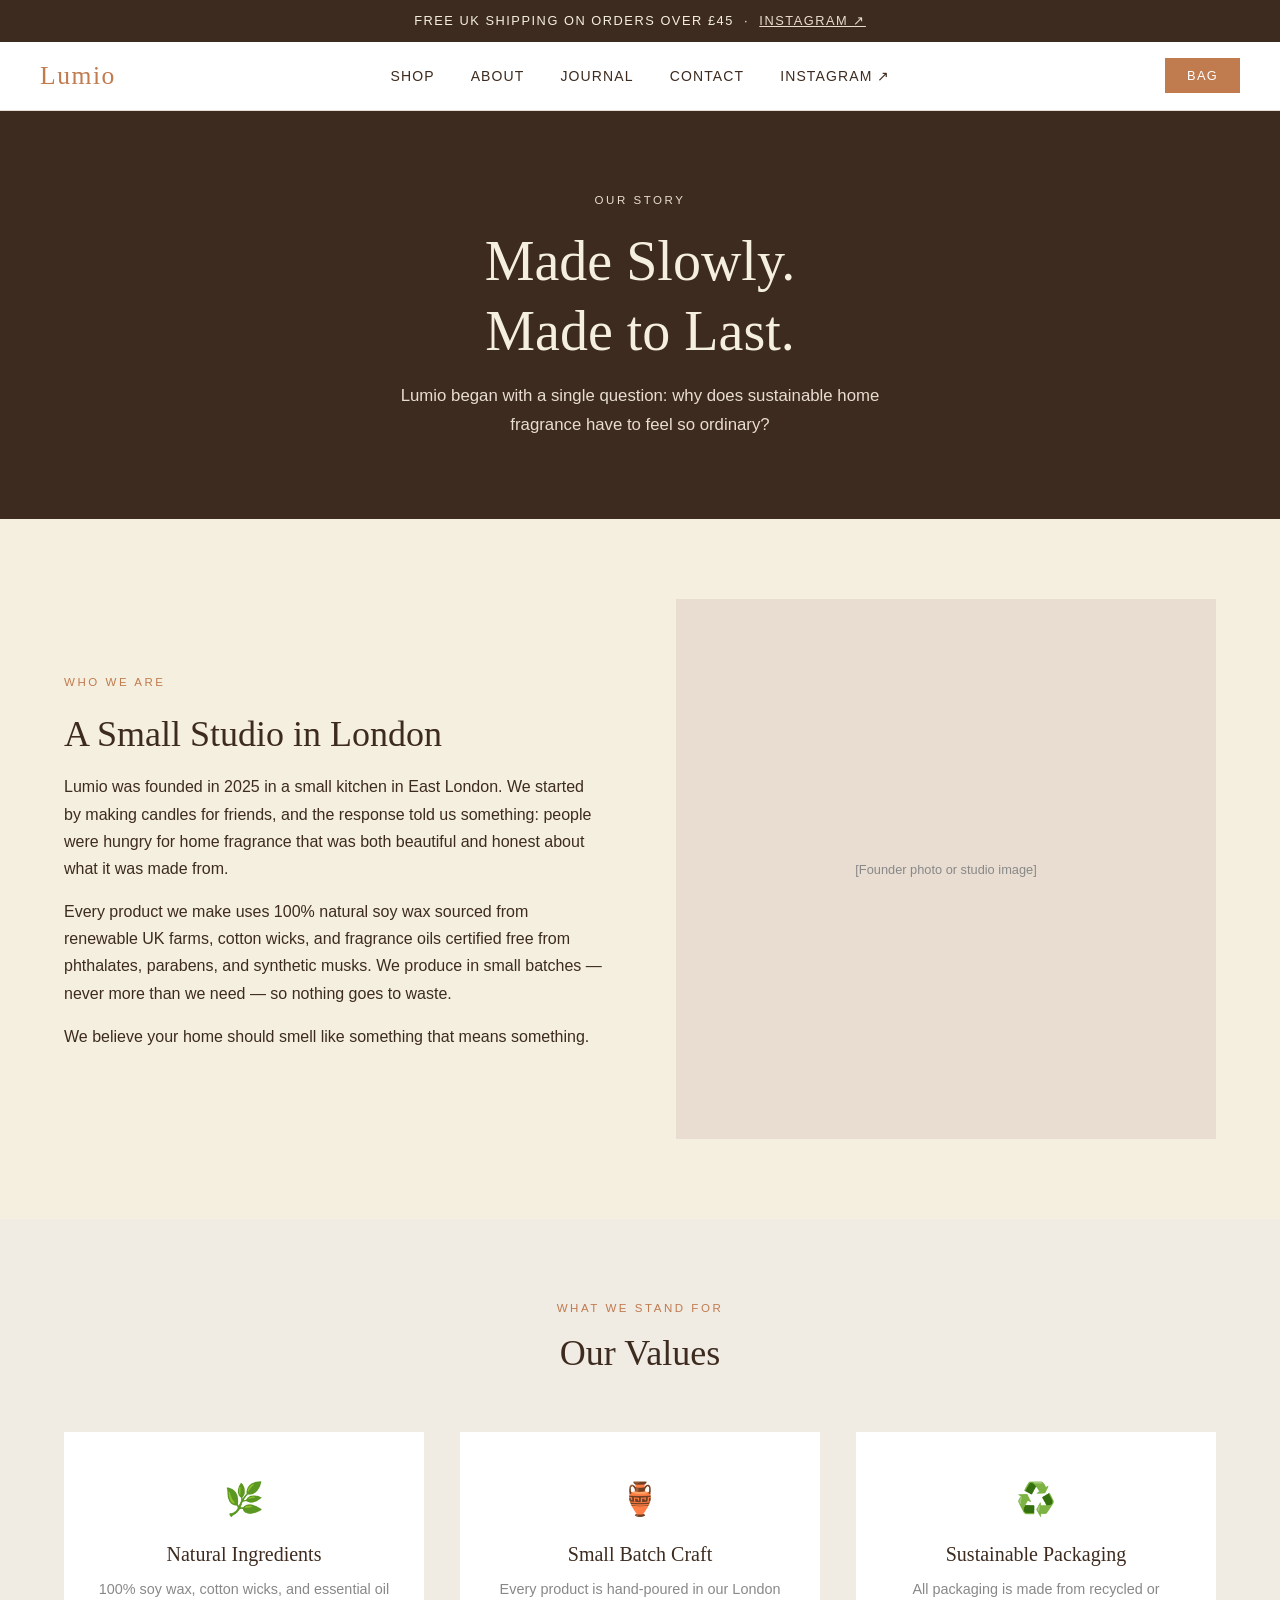
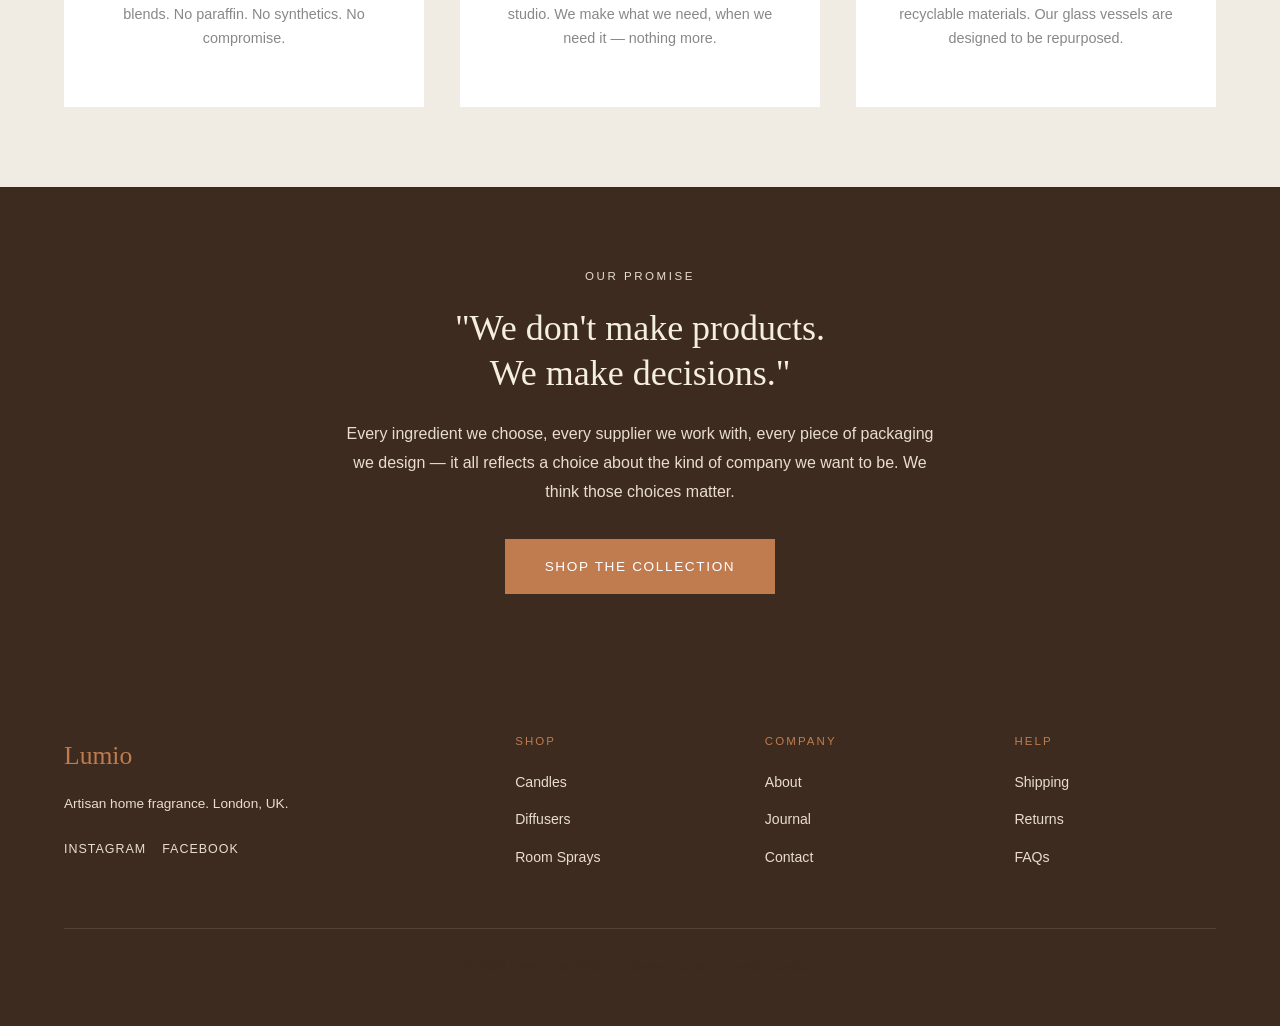
==== about.html @ f484bfed "Initial commit — Lumio e-commerce website" ====
<!DOCTYPE html>
<html lang="en">
<head>
  <meta charset="UTF-8">
  <meta name="viewport" content="width=device-width, initial-scale=1.0">
  <title>About — Lumio Artisan Home Fragrance</title>
  <link rel="stylesheet" href="css/style.css">
  <style>
    .about-hero{background:var(--brown);color:var(--cream);padding:80px 0;text-align:center;}
    .about-hero h1{color:var(--cream);margin-bottom:16px;}
    .about-hero p{color:var(--linen);max-width:520px;margin:0 auto;font-size:1.05rem;}
    .values{display:grid;grid-template-columns:repeat(3,1fr);gap:36px;}
    .value-card{background:var(--white);padding:40px 32px;text-align:center;}
    .value-card__icon{font-size:2rem;margin-bottom:16px;}
    .value-card h3{font-family:var(--font-heading);margin-bottom:10px;}
    .value-card p{color:var(--grey);font-size:0.9rem;}
    .about-content{display:grid;grid-template-columns:1fr 1fr;gap:72px;align-items:center;}
    .about-img{background:var(--linen);aspect-ratio:1;display:flex;align-items:center;justify-content:center;color:var(--grey);font-size:0.8rem;}
    @media(max-width:768px){.values{grid-template-columns:1fr;}.about-content{grid-template-columns:1fr;}}
  </style>
</head>
<body>

  <div class="announcement">Free UK shipping on orders over £45 &nbsp;·&nbsp; <a href="https://instagram.com" target="_blank" rel="noopener" style="color:var(--linen);text-decoration:underline;">Instagram ↗</a></div>

  <nav class="nav">
    <div class="nav__inner">
      <a href="index.html" class="nav__logo">Lumio</a>
      <ul class="nav__links">
        <li><a href="shop.html">Shop</a></li>
        <li><a href="about.html" aria-current="page">About</a></li>
        <li><a href="blog.html">Journal</a></li>
        <li><a href="contact.html">Contact</a></li>
        <li><a href="https://instagram.com" target="_blank" rel="noopener">Instagram ↗</a></li>
      </ul>
      <button class="nav__cart">Bag <span class="cart-count" style="display:none;background:var(--cream);color:var(--brown);border-radius:50%;width:18px;height:18px;font-size:0.7rem;align-items:center;justify-content:center;margin-left:6px;"></span></button>
      <button class="nav__hamburger" aria-label="Open menu"><span></span><span></span><span></span></button>
    </div>
  </nav>

  <div class="about-hero">
    <div class="container">
      <span style="font-size:0.72rem;letter-spacing:0.22em;text-transform:uppercase;color:var(--linen);display:block;margin-bottom:16px;">Our Story</span>
      <h1>Made Slowly.<br>Made to Last.</h1>
      <p>Lumio began with a single question: why does sustainable home fragrance have to feel so ordinary?</p>
    </div>
  </div>

  <section class="section">
    <div class="container">
      <div class="about-content fade-up">
        <div>
          <span style="font-size:0.72rem;letter-spacing:0.22em;text-transform:uppercase;color:var(--terracotta);display:block;margin-bottom:20px;">Who We Are</span>
          <h2>A Small Studio in London</h2>
          <p>Lumio was founded in 2025 in a small kitchen in East London. We started by making candles for friends, and the response told us something: people were hungry for home fragrance that was both beautiful and honest about what it was made from.</p>
          <p>Every product we make uses 100% natural soy wax sourced from renewable UK farms, cotton wicks, and fragrance oils certified free from phthalates, parabens, and synthetic musks. We produce in small batches — never more than we need — so nothing goes to waste.</p>
          <p>We believe your home should smell like something that means something.</p>
        </div>
        <div class="about-img">[Founder photo or studio image]</div>
      </div>
    </div>
  </section>

  <section class="section section--grey">
    <div class="container">
      <div class="section__header fade-up">
        <span class="section__label">What We Stand For</span>
        <h2>Our Values</h2>
      </div>
      <div class="values">
        <div class="value-card fade-up">
          <div class="value-card__icon">🌿</div>
          <h3>Natural Ingredients</h3>
          <p>100% soy wax, cotton wicks, and essential oil blends. No paraffin. No synthetics. No compromise.</p>
        </div>
        <div class="value-card fade-up" style="transition-delay:0.1s">
          <div class="value-card__icon">🏺</div>
          <h3>Small Batch Craft</h3>
          <p>Every product is hand-poured in our London studio. We make what we need, when we need it — nothing more.</p>
        </div>
        <div class="value-card fade-up" style="transition-delay:0.2s">
          <div class="value-card__icon">♻️</div>
          <h3>Sustainable Packaging</h3>
          <p>All packaging is made from recycled or recyclable materials. Our glass vessels are designed to be repurposed.</p>
        </div>
      </div>
    </div>
  </section>

  <section class="section section--dark">
    <div class="container" style="text-align:center;max-width:640px;">
      <div class="fade-up">
        <span style="font-size:0.72rem;letter-spacing:0.22em;text-transform:uppercase;color:var(--linen);display:block;margin-bottom:20px;">Our Promise</span>
        <h2 style="color:var(--cream);margin-bottom:24px;">"We don't make products.<br>We make decisions."</h2>
        <p style="color:var(--linen);font-size:1rem;line-height:1.8;margin-bottom:32px;">Every ingredient we choose, every supplier we work with, every piece of packaging we design — it all reflects a choice about the kind of company we want to be. We think those choices matter.</p>
        <a href="shop.html" class="hero__cta" style="display:inline-block;">Shop the Collection</a>
      </div>
    </div>
  </section>

  <footer class="footer">
    <div class="container">
      <div class="footer__grid">
        <div><div class="footer__logo">Lumio</div><p class="footer__tagline">Artisan home fragrance. London, UK.</p>
          <div class="footer__social"><a href="https://instagram.com" target="_blank" rel="noopener">Instagram</a><a href="https://facebook.com" target="_blank" rel="noopener">Facebook</a></div></div>
        <div class="footer__col"><h4>Shop</h4><ul><li><a href="shop.html">Candles</a></li><li><a href="shop.html">Diffusers</a></li><li><a href="shop.html">Room Sprays</a></li></ul></div>
        <div class="footer__col"><h4>Company</h4><ul><li><a href="about.html">About</a></li><li><a href="blog.html">Journal</a></li><li><a href="contact.html">Contact</a></li></ul></div>
        <div class="footer__col"><h4>Help</h4><ul><li><a href="#">Shipping</a></li><li><a href="#">Returns</a></li><li><a href="#">FAQs</a></li></ul></div>
      </div>
      <div class="footer__bottom"><p>© 2026 Lumio. DIM22104 — Ravensbourne University London.</p></div>
    </div>
  </footer>
  <div class="cart-toast" role="status" aria-live="polite"></div>
  <script src="js/main.js"></script>
</body>
</html>
---- css/style.css ----
/* ============================================================
   LUMIO — Artisan Home Fragrance
   DIM22104 Web Design & Coding Basics
   Jesus Gabriel Blanco Bellido — 24018013
   ============================================================ */

/* ── Reset & Base ─────────────────────────────────────────── */
*, *::before, *::after { box-sizing: border-box; margin: 0; padding: 0; }

:root {
  --cream:     #F5EFE0;
  --terracotta:#C07B4F;
  --brown:     #3D2B1F;
  --linen:     #E8DDD0;
  --white:     #FFFFFF;
  --grey:      #888888;
  --light-grey:#F0EBE3;
  --font-heading: Georgia, 'Times New Roman', serif;
  --font-body:    'Calibri Light', Calibri, Arial, sans-serif;
  --max-width: 1200px;
  --transition: 0.3s ease;
}

html { scroll-behavior: smooth; }

body {
  font-family: var(--font-body);
  background-color: var(--cream);
  color: var(--brown);
  font-size: 16px;
  line-height: 1.7;
}

img { max-width: 100%; height: auto; display: block; }
a { color: var(--terracotta); text-decoration: none; transition: opacity var(--transition); }
a:hover { opacity: 0.75; }

.container { max-width: var(--max-width); margin: 0 auto; padding: 0 24px; }

/* ── Typography ───────────────────────────────────────────── */
h1, h2, h3, h4 {
  font-family: var(--font-heading);
  font-weight: normal;
  line-height: 1.25;
  color: var(--brown);
}
h1 { font-size: clamp(2rem, 5vw, 3.5rem); }
h2 { font-size: clamp(1.5rem, 3vw, 2.25rem); margin-bottom: 16px; }
h3 { font-size: 1.25rem; margin-bottom: 8px; }
p  { margin-bottom: 16px; color: var(--brown); }

/* ── Navigation ───────────────────────────────────────────── */
.nav {
  position: sticky; top: 0; z-index: 100;
  background: var(--white);
  border-bottom: 1px solid var(--linen);
  padding: 0 24px;
}
.nav__inner {
  max-width: var(--max-width); margin: 0 auto;
  display: flex; align-items: center; justify-content: space-between;
  height: 68px;
}
.nav__logo {
  font-family: var(--font-heading);
  font-size: 1.6rem;
  color: var(--terracotta);
  letter-spacing: 0.06em;
}
.nav__links { display: flex; gap: 36px; list-style: none; }
.nav__links a {
  font-size: 0.875rem;
  letter-spacing: 0.08em;
  text-transform: uppercase;
  color: var(--brown);
  font-family: var(--font-body);
}
.nav__links a:hover { color: var(--terracotta); opacity: 1; }
.nav__cart {
  background: var(--terracotta);
  color: white;
  border: none;
  padding: 10px 22px;
  font-size: 0.8rem;
  letter-spacing: 0.1em;
  text-transform: uppercase;
  cursor: pointer;
  transition: background var(--transition);
}
.nav__cart:hover { background: var(--brown); }

/* Hamburger (mobile) */
.nav__hamburger {
  display: none; flex-direction: column; gap: 5px;
  background: none; border: none; cursor: pointer; padding: 4px;
}
.nav__hamburger span {
  width: 24px; height: 2px;
  background: var(--brown); display: block; transition: var(--transition);
}

/* ── Announcement Bar ─────────────────────────────────────── */
.announcement {
  background: var(--brown);
  color: var(--cream);
  text-align: center;
  padding: 10px 24px;
  font-size: 0.8rem;
  letter-spacing: 0.12em;
  text-transform: uppercase;
}

/* ── Hero ─────────────────────────────────────────────────── */
.hero {
  display: grid; grid-template-columns: 1fr 1fr;
  min-height: 88vh;
  opacity: 0;
  animation: fadeIn 1.2s ease 0.2s forwards;
}
.hero__content {
  background: var(--cream);
  display: flex; flex-direction: column;
  justify-content: center;
  padding: 80px 60px 80px 48px;
}
.hero__label {
  font-size: 0.75rem; letter-spacing: 0.2em;
  text-transform: uppercase; color: var(--terracotta);
  margin-bottom: 24px;
}
.hero__title { margin-bottom: 28px; }
.hero__sub {
  font-size: 1.05rem; color: var(--grey);
  margin-bottom: 40px; max-width: 400px;
}
.hero__cta {
  display: inline-block;
  background: var(--terracotta);
  color: white;
  padding: 16px 40px;
  font-size: 0.85rem;
  letter-spacing: 0.12em;
  text-transform: uppercase;
  transition: background var(--transition);
  align-self: flex-start;
}
.hero__cta:hover { background: var(--brown); opacity: 1; color: white; }

.hero__image {
  background: var(--linen);
  overflow: hidden; position: relative;
}
.hero__image img {
  width: 100%; height: 100%; object-fit: cover;
}
/* SVG placeholder if no image */
.hero__image-placeholder {
  width: 100%; height: 100%;
  display: flex; flex-direction: column;
  align-items: center; justify-content: center;
  gap: 20px; color: var(--terracotta);
  font-family: var(--font-heading);
  font-size: 1.1rem; padding: 40px;
  text-align: center;
}

/* ── Section Styles ───────────────────────────────────────── */
.section { padding: 80px 0; }
.section--grey { background: var(--light-grey); }
.section--dark { background: var(--brown); color: var(--cream); }
.section__header {
  text-align: center; margin-bottom: 56px;
}
.section__label {
  font-size: 0.72rem; letter-spacing: 0.22em;
  text-transform: uppercase; color: var(--terracotta);
  display: block; margin-bottom: 12px;
}
.section--dark .section__label { color: var(--linen); }
.section--dark h2 { color: var(--cream); }

/* ── Products Grid ────────────────────────────────────────── */
.products__grid {
  display: grid;
  grid-template-columns: repeat(3, 1fr);
  gap: 32px;
}
.product-card {
  background: var(--white);
  overflow: hidden;
  transition: transform var(--transition), box-shadow var(--transition);
  cursor: pointer;
}
.product-card:hover {
  transform: translateY(-4px);
  box-shadow: 0 12px 32px rgba(61,43,31,0.12);
}
.product-card__image {
  aspect-ratio: 1;
  background: var(--linen);
  overflow: hidden;
  display: flex; align-items: center; justify-content: center;
}
.product-card__image img {
  width: 100%; height: 100%; object-fit: cover;
  transition: transform var(--transition);
}
.product-card:hover .product-card__image img { transform: scale(1.04); }
.product-card__body { padding: 20px 20px 24px; }
.product-card__name {
  font-family: var(--font-heading);
  font-size: 1rem; margin-bottom: 6px;
}
.product-card__desc {
  font-size: 0.85rem; color: var(--grey);
  margin-bottom: 14px; line-height: 1.5;
}
.product-card__footer {
  display: flex; align-items: center;
  justify-content: space-between;
}
.product-card__price {
  font-size: 1rem; color: var(--terracotta);
  font-family: var(--font-heading);
}
.product-card__btn {
  background: none; border: 1px solid var(--terracotta);
  color: var(--terracotta); padding: 8px 16px;
  font-size: 0.78rem; letter-spacing: 0.08em;
  text-transform: uppercase; cursor: pointer;
  transition: all var(--transition);
}
.product-card__btn:hover {
  background: var(--terracotta); color: white;
}

/* ── Brand Story ──────────────────────────────────────────── */
.story {
  display: grid; grid-template-columns: 1fr 1fr;
  gap: 80px; align-items: center;
}
.story__image {
  background: var(--linen);
  aspect-ratio: 4/5;
  overflow: hidden;
}
.story__image img { width: 100%; height: 100%; object-fit: cover; }
.story__label {
  font-size: 0.72rem; letter-spacing: 0.22em;
  text-transform: uppercase; color: var(--terracotta);
  display: block; margin-bottom: 20px;
}
.story__text { color: var(--grey); margin-bottom: 32px; }
.story__link {
  font-size: 0.82rem; letter-spacing: 0.12em;
  text-transform: uppercase; color: var(--brown);
  border-bottom: 1px solid var(--terracotta);
  padding-bottom: 2px;
  transition: color var(--transition);
}
.story__link:hover { color: var(--terracotta); opacity: 1; }

/* ── Testimonials ─────────────────────────────────────────── */
.testimonials__grid {
  display: grid; grid-template-columns: repeat(3, 1fr);
  gap: 32px;
}
.testimonial {
  background: rgba(255,255,255,0.08);
  border: 1px solid rgba(255,255,255,0.12);
  padding: 36px 28px;
}
.testimonial__quote {
  font-family: var(--font-heading);
  font-size: 1.05rem; color: var(--cream);
  margin-bottom: 20px; line-height: 1.5;
}
.testimonial__author {
  font-size: 0.78rem; letter-spacing: 0.12em;
  text-transform: uppercase; color: var(--linen);
}

/* ── Blog ─────────────────────────────────────────────────── */
.blog__grid {
  display: grid; grid-template-columns: 1fr 1fr;
  gap: 36px;
}
.blog-card {
  background: var(--white);
  overflow: hidden;
  transition: box-shadow var(--transition);
}
.blog-card:hover { box-shadow: 0 8px 24px rgba(61,43,31,0.1); }
.blog-card__image {
  background: var(--linen);
  aspect-ratio: 16/9;
  overflow: hidden;
}
.blog-card__image img {
  width: 100%; height: 100%; object-fit: cover;
  transition: transform var(--transition);
}
.blog-card:hover .blog-card__image img { transform: scale(1.03); }
.blog-card__body { padding: 24px; }
.blog-card__date {
  font-size: 0.72rem; letter-spacing: 0.12em;
  text-transform: uppercase; color: var(--terracotta);
  margin-bottom: 10px; display: block;
}
.blog-card__title {
  font-family: var(--font-heading);
  font-size: 1.15rem; margin-bottom: 10px;
  color: var(--brown);
}
.blog-card__excerpt {
  font-size: 0.88rem; color: var(--grey);
  line-height: 1.6;
}

/* ── Newsletter ───────────────────────────────────────────── */
.newsletter {
  text-align: center; padding: 80px 0;
  background: var(--linen);
}
.newsletter h2 { margin-bottom: 12px; }
.newsletter p { color: var(--grey); margin-bottom: 36px; }
.newsletter__form {
  display: flex; gap: 0; max-width: 480px;
  margin: 0 auto; border: 1px solid var(--terracotta);
}
.newsletter__input {
  flex: 1; padding: 14px 20px;
  border: none; background: white;
  font-family: var(--font-body); font-size: 0.9rem;
  color: var(--brown); outline: none;
}
.newsletter__btn {
  background: var(--terracotta); color: white;
  border: none; padding: 14px 28px;
  font-size: 0.8rem; letter-spacing: 0.1em;
  text-transform: uppercase; cursor: pointer;
  transition: background var(--transition);
}
.newsletter__btn:hover { background: var(--brown); }

/* ── Footer ───────────────────────────────────────────────── */
.footer {
  background: var(--brown); color: var(--cream);
  padding: 60px 0 32px;
}
.footer__grid {
  display: grid; grid-template-columns: 2fr 1fr 1fr 1fr;
  gap: 48px; margin-bottom: 48px;
}
.footer__logo {
  font-family: var(--font-heading);
  font-size: 1.6rem; color: var(--terracotta);
  margin-bottom: 16px;
}
.footer__tagline {
  font-size: 0.85rem; color: var(--linen);
  line-height: 1.6; margin-bottom: 24px;
}
.footer__social { display: flex; gap: 16px; }
.footer__social a {
  color: var(--linen); font-size: 0.78rem;
  letter-spacing: 0.08em; text-transform: uppercase;
}
.footer__col h4 {
  font-size: 0.72rem; letter-spacing: 0.18em;
  text-transform: uppercase; color: var(--terracotta);
  margin-bottom: 20px; font-family: var(--font-body);
}
.footer__col ul { list-style: none; }
.footer__col li { margin-bottom: 10px; }
.footer__col a {
  color: var(--linen); font-size: 0.88rem;
  transition: color var(--transition);
}
.footer__col a:hover { color: var(--cream); opacity: 1; }
.footer__bottom {
  border-top: 1px solid rgba(255,255,255,0.1);
  padding-top: 28px; text-align: center;
  font-size: 0.78rem; color: var(--grey);
}

/* ── Cart Toast ───────────────────────────────────────────── */
.cart-toast {
  position: fixed; bottom: 32px; right: 32px;
  background: var(--brown); color: var(--cream);
  padding: 16px 28px; font-size: 0.88rem;
  border-left: 4px solid var(--terracotta);
  transform: translateX(200%);
  transition: transform 0.4s ease; z-index: 999;
}
.cart-toast.active { transform: translateX(0); }

/* ── Animations ───────────────────────────────────────────── */
@keyframes fadeIn { from { opacity: 0; transform: translateY(16px); } to { opacity: 1; transform: none; } }

.fade-up {
  opacity: 0; transform: translateY(24px);
  transition: opacity 0.7s ease, transform 0.7s ease;
}
.fade-up.visible { opacity: 1; transform: none; }

/* ── Responsive ───────────────────────────────────────────── */
@media (max-width: 900px) {
  .hero { grid-template-columns: 1fr; min-height: auto; }
  .hero__image { height: 50vw; min-height: 300px; }
  .hero__content { padding: 60px 32px; }
  .products__grid { grid-template-columns: repeat(2, 1fr); }
  .story { grid-template-columns: 1fr; gap: 40px; }
  .testimonials__grid { grid-template-columns: 1fr; }
  .blog__grid { grid-template-columns: 1fr; }
  .footer__grid { grid-template-columns: 1fr 1fr; }
}

@media (max-width: 600px) {
  .nav__links, .nav__cart { display: none; }
  .nav__hamburger { display: flex; }
  .products__grid { grid-template-columns: 1fr; }
  .footer__grid { grid-template-columns: 1fr; }
  .newsletter__form { flex-direction: column; }
  .newsletter__btn { width: 100%; }
}
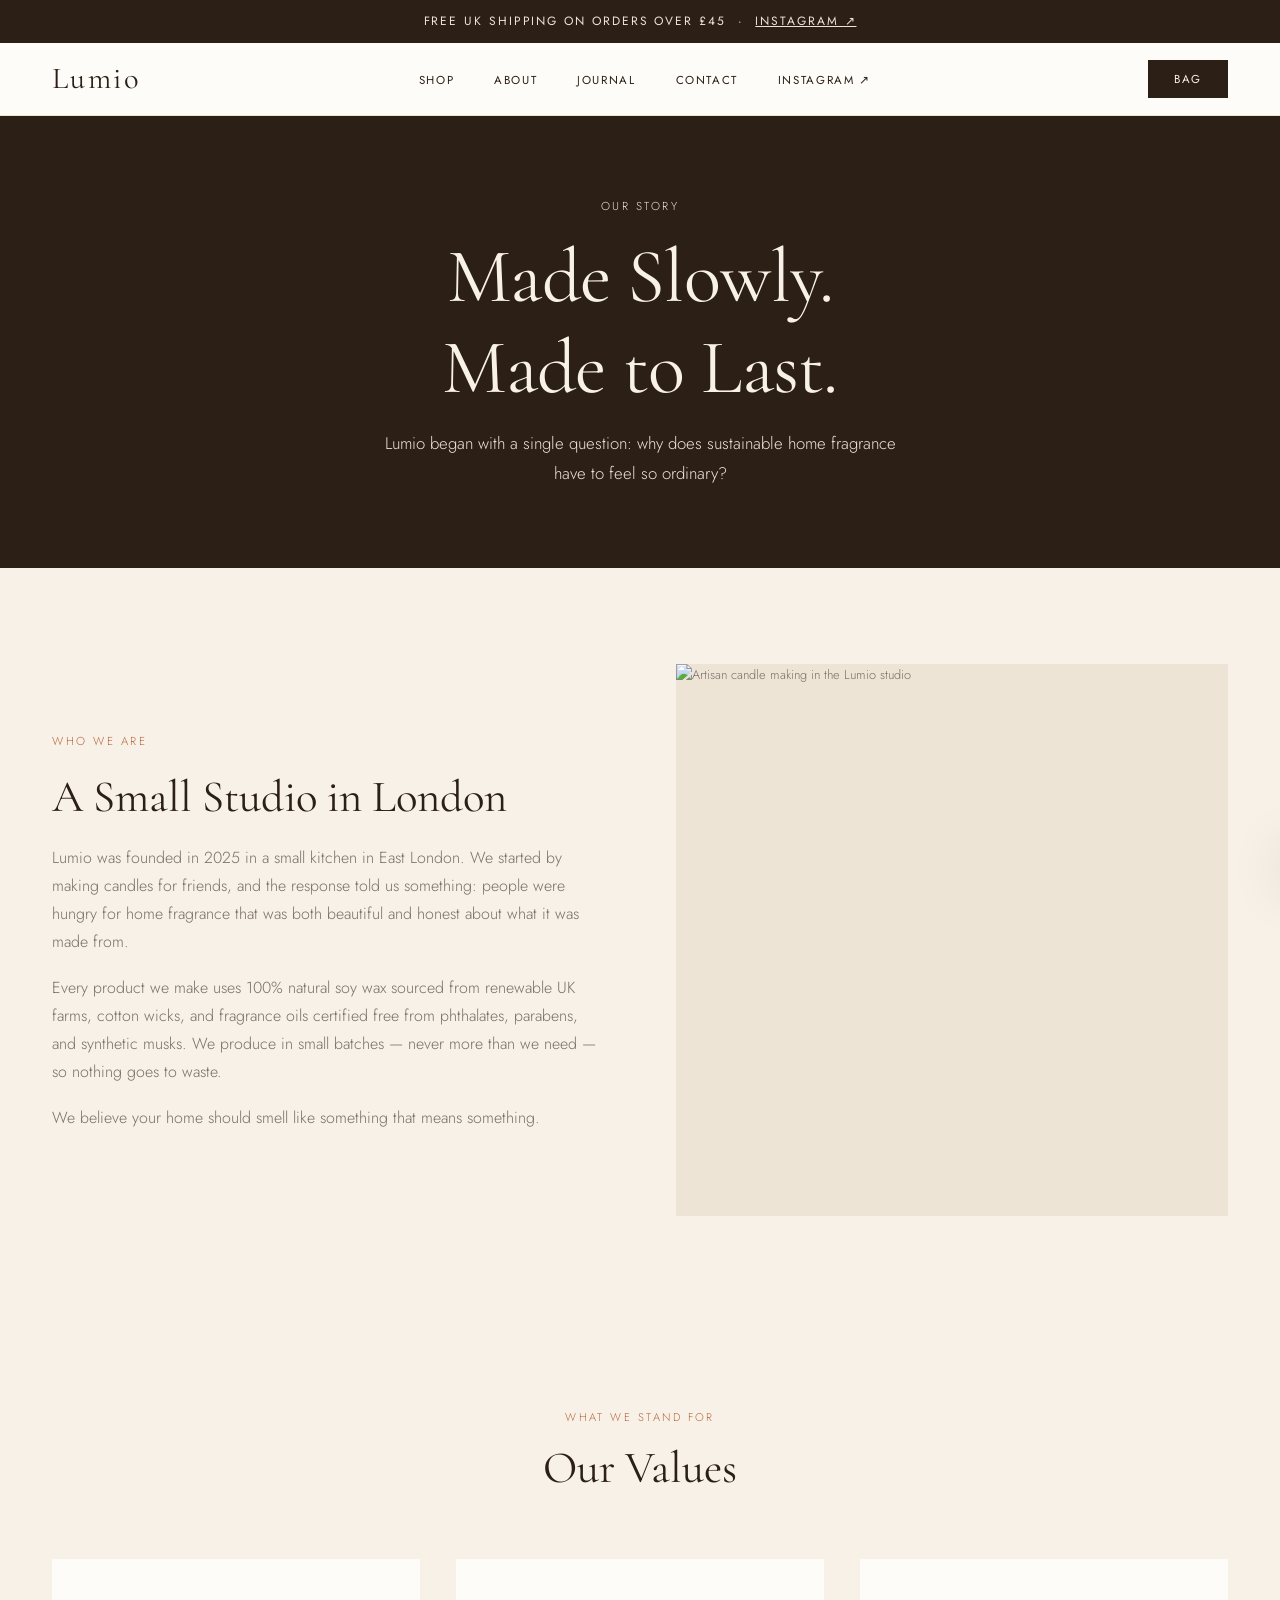
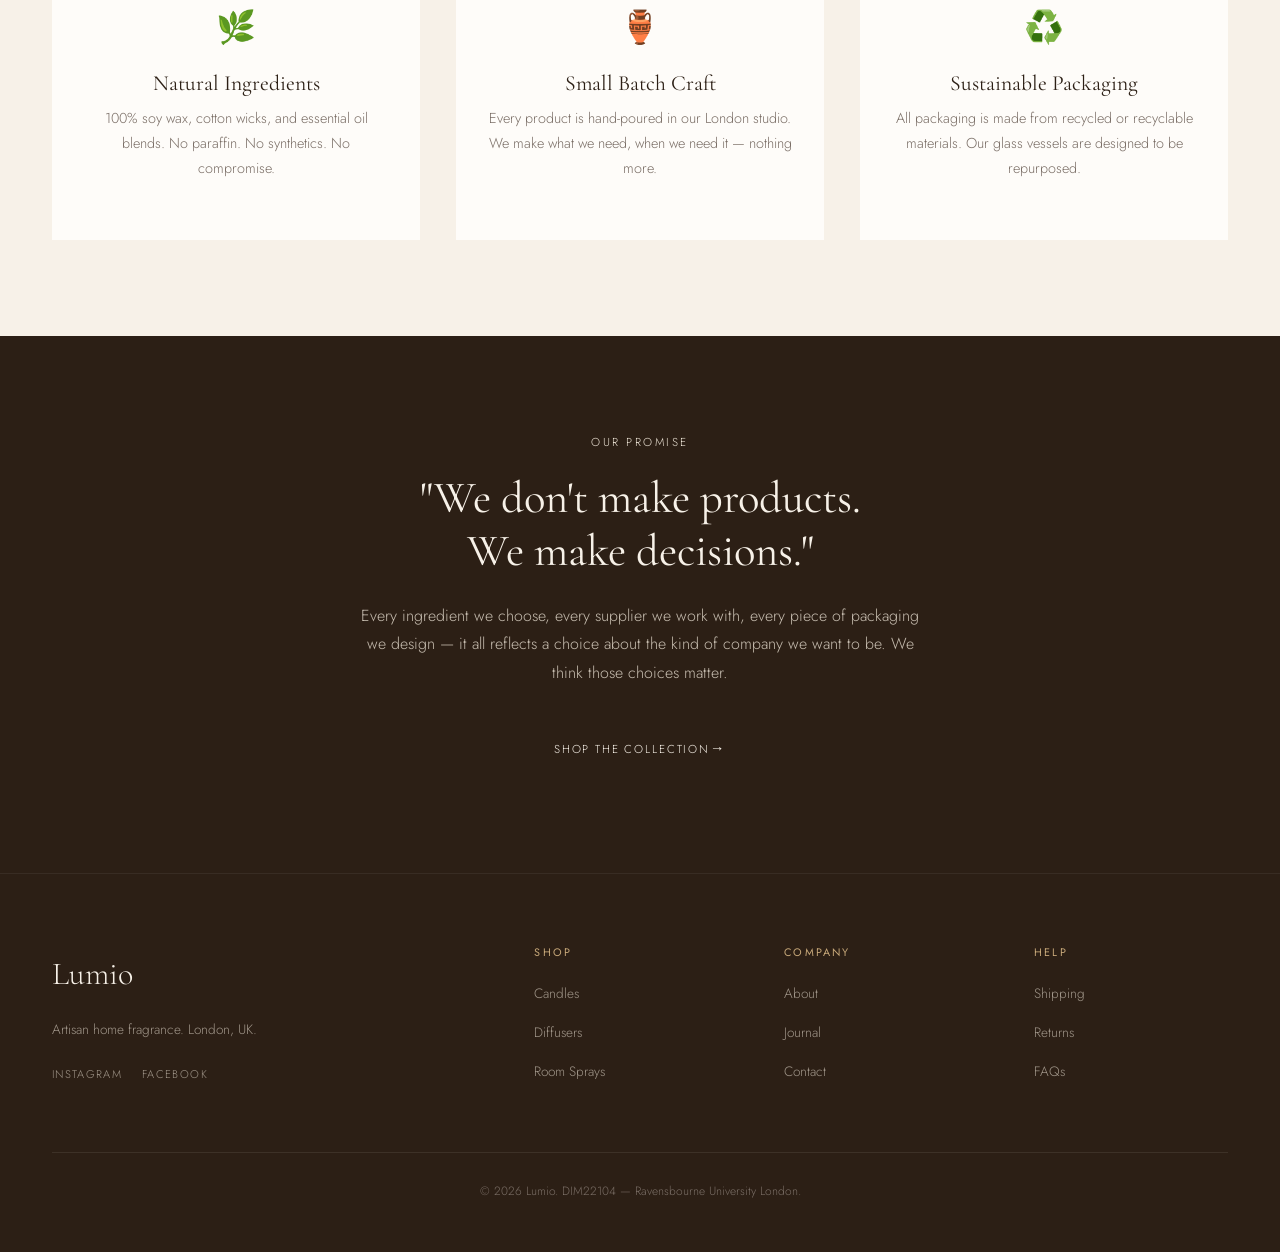
==== commit 6295e212: "Visual upgrade — real images, Cormorant Garamond font, elevated CSS" ====
--- a/about.html
+++ b/about.html
@@ -5,6 +5,9 @@
   <meta name="viewport" content="width=device-width, initial-scale=1.0">
   <title>About — Lumio Artisan Home Fragrance</title>
   <link rel="stylesheet" href="css/style.css">
+  <link rel="preconnect" href="https://fonts.googleapis.com">
+  <link rel="preconnect" href="https://fonts.gstatic.com" crossorigin>
+  <link href="https://fonts.googleapis.com/css2?family=Cormorant+Garamond:ital,wght@0,300;0,400;0,600;1,300;1,400&family=Jost:wght@300;400;500&display=swap" rel="stylesheet">
   <style>
     .about-hero{background:var(--brown);color:var(--cream);padding:80px 0;text-align:center;}
     .about-hero h1{color:var(--cream);margin-bottom:16px;}
@@ -56,7 +59,11 @@
           <p>Every product we make uses 100% natural soy wax sourced from renewable UK farms, cotton wicks, and fragrance oils certified free from phthalates, parabens, and synthetic musks. We produce in small batches — never more than we need — so nothing goes to waste.</p>
           <p>We believe your home should smell like something that means something.</p>
         </div>
-        <div class="about-img">[Founder photo or studio image]</div>
+        <div class="about-img" style="overflow:hidden;aspect-ratio:1;">
+          <img src="https://images.unsplash.com/photo-1519710164239-da123dc03ef4?w=1000&q=85&fm=jpg"
+               alt="Artisan candle making in the Lumio studio"
+               style="width:100%;height:100%;object-fit:cover;" loading="lazy">
+        </div>
       </div>
     </div>
   </section>
--- a/css/style.css
+++ b/css/style.css
@@ -1,426 +1,418 @@
 /* ============================================================
-   LUMIO — Artisan Home Fragrance
+   LUMIO — Upgraded Visual Design
    DIM22104 Web Design & Coding Basics
    Jesus Gabriel Blanco Bellido — 24018013
    ============================================================ */
 
-/* ── Reset & Base ─────────────────────────────────────────── */
 *, *::before, *::after { box-sizing: border-box; margin: 0; padding: 0; }
 
 :root {
-  --cream:     #F5EFE0;
-  --terracotta:#C07B4F;
-  --brown:     #3D2B1F;
-  --linen:     #E8DDD0;
-  --white:     #FFFFFF;
-  --grey:      #888888;
-  --light-grey:#F0EBE3;
-  --font-heading: Georgia, 'Times New Roman', serif;
-  --font-body:    'Calibri Light', Calibri, Arial, sans-serif;
-  --max-width: 1200px;
-  --transition: 0.3s ease;
-}
-
-html { scroll-behavior: smooth; }
+  --cream:      #F7F1E8;
+  --terracotta: #B8693E;
+  --brown:      #2C1F15;
+  --linen:      #EDE4D6;
+  --white:      #FEFCF9;
+  --grey:       #7A6E66;
+  --light-grey: #F2EBE0;
+  --gold:       #C8A97A;
+  --font-heading: 'Cormorant Garamond', Georgia, serif;
+  --font-body:    'Jost', 'Calibri Light', sans-serif;
+  --max-width: 1240px;
+  --transition: 0.35s ease;
+  --shadow-sm:  0 2px 12px rgba(44,31,21,0.08);
+  --shadow-md:  0 8px 32px rgba(44,31,21,0.12);
+  --shadow-lg:  0 20px 60px rgba(44,31,21,0.16);
+}
+
+html { scroll-behavior: smooth; -webkit-font-smoothing: antialiased; }
 
 body {
   font-family: var(--font-body);
-  background-color: var(--cream);
+  background: var(--cream);
   color: var(--brown);
   font-size: 16px;
-  line-height: 1.7;
+  line-height: 1.75;
+  font-weight: 300;
 }
 
 img { max-width: 100%; height: auto; display: block; }
 a { color: var(--terracotta); text-decoration: none; transition: opacity var(--transition); }
-a:hover { opacity: 0.75; }
-
-.container { max-width: var(--max-width); margin: 0 auto; padding: 0 24px; }
-
-/* ── Typography ───────────────────────────────────────────── */
-h1, h2, h3, h4 {
-  font-family: var(--font-heading);
-  font-weight: normal;
-  line-height: 1.25;
-  color: var(--brown);
-}
-h1 { font-size: clamp(2rem, 5vw, 3.5rem); }
-h2 { font-size: clamp(1.5rem, 3vw, 2.25rem); margin-bottom: 16px; }
-h3 { font-size: 1.25rem; margin-bottom: 8px; }
-p  { margin-bottom: 16px; color: var(--brown); }
-
-/* ── Navigation ───────────────────────────────────────────── */
+a:hover { opacity: 0.7; }
+.container { max-width: var(--max-width); margin: 0 auto; padding: 0 32px; }
+
+/* ── Typography ── */
+h1,h2,h3,h4 { font-family: var(--font-heading); font-weight: 400; line-height: 1.18; color: var(--brown); }
+h1 { font-size: clamp(2.6rem, 6vw, 4.8rem); letter-spacing: -0.01em; }
+h2 { font-size: clamp(1.8rem, 3.5vw, 3rem); margin-bottom: 20px; }
+h3 { font-size: 1.35rem; margin-bottom: 10px; }
+p  { margin-bottom: 18px; color: var(--grey); font-weight: 300; }
+strong { font-weight: 500; color: var(--brown); }
+
+/* ── Announcement Bar ── */
+.announcement {
+  background: var(--brown);
+  color: var(--linen);
+  text-align: center;
+  padding: 11px 24px;
+  font-size: 0.75rem;
+  letter-spacing: 0.16em;
+  text-transform: uppercase;
+  font-family: var(--font-body);
+  font-weight: 400;
+}
+.announcement a { color: var(--gold); }
+
+/* ── Navigation ── */
 .nav {
   position: sticky; top: 0; z-index: 100;
-  background: var(--white);
+  background: rgba(254,252,249,0.96);
+  backdrop-filter: blur(12px);
+  -webkit-backdrop-filter: blur(12px);
   border-bottom: 1px solid var(--linen);
-  padding: 0 24px;
 }
 .nav__inner {
   max-width: var(--max-width); margin: 0 auto;
   display: flex; align-items: center; justify-content: space-between;
-  height: 68px;
+  padding: 0 32px; height: 72px;
 }
 .nav__logo {
   font-family: var(--font-heading);
-  font-size: 1.6rem;
-  color: var(--terracotta);
-  letter-spacing: 0.06em;
-}
-.nav__links { display: flex; gap: 36px; list-style: none; }
+  font-size: 1.9rem; font-weight: 400;
+  color: var(--brown); letter-spacing: 0.08em;
+}
+.nav__links { display: flex; gap: 40px; list-style: none; }
 .nav__links a {
-  font-size: 0.875rem;
-  letter-spacing: 0.08em;
-  text-transform: uppercase;
-  color: var(--brown);
-  font-family: var(--font-body);
-}
-.nav__links a:hover { color: var(--terracotta); opacity: 1; }
+  font-size: 0.72rem; letter-spacing: 0.14em;
+  text-transform: uppercase; color: var(--brown);
+  font-family: var(--font-body); font-weight: 400;
+  position: relative; padding-bottom: 2px;
+}
+.nav__links a::after {
+  content: ''; position: absolute; bottom: 0; left: 0;
+  width: 0; height: 1px; background: var(--terracotta);
+  transition: width var(--transition);
+}
+.nav__links a:hover::after { width: 100%; }
+.nav__links a:hover { opacity: 1; color: var(--terracotta); }
 .nav__cart {
-  background: var(--terracotta);
-  color: white;
-  border: none;
-  padding: 10px 22px;
-  font-size: 0.8rem;
-  letter-spacing: 0.1em;
-  text-transform: uppercase;
-  cursor: pointer;
+  background: var(--brown); color: var(--cream);
+  border: none; padding: 11px 26px;
+  font-size: 0.72rem; letter-spacing: 0.14em;
+  text-transform: uppercase; cursor: pointer; font-family: var(--font-body);
   transition: background var(--transition);
 }
-.nav__cart:hover { background: var(--brown); }
-
-/* Hamburger (mobile) */
+.nav__cart:hover { background: var(--terracotta); }
 .nav__hamburger {
   display: none; flex-direction: column; gap: 5px;
-  background: none; border: none; cursor: pointer; padding: 4px;
-}
-.nav__hamburger span {
-  width: 24px; height: 2px;
-  background: var(--brown); display: block; transition: var(--transition);
-}
-
-/* ── Announcement Bar ─────────────────────────────────────── */
-.announcement {
-  background: var(--brown);
-  color: var(--cream);
-  text-align: center;
-  padding: 10px 24px;
-  font-size: 0.8rem;
-  letter-spacing: 0.12em;
-  text-transform: uppercase;
-}
-
-/* ── Hero ─────────────────────────────────────────────────── */
+  background: none; border: none; cursor: pointer;
+}
+.nav__hamburger span { width: 24px; height: 1.5px; background: var(--brown); display: block; }
+
+/* ── Hero ── */
 .hero {
   display: grid; grid-template-columns: 1fr 1fr;
-  min-height: 88vh;
-  opacity: 0;
-  animation: fadeIn 1.2s ease 0.2s forwards;
+  min-height: 92vh; opacity: 0;
+  animation: fadeIn 1.4s cubic-bezier(0.4,0,0.2,1) 0.1s forwards;
 }
 .hero__content {
   background: var(--cream);
-  display: flex; flex-direction: column;
-  justify-content: center;
-  padding: 80px 60px 80px 48px;
+  display: flex; flex-direction: column; justify-content: center;
+  padding: 80px 72px 80px 48px;
 }
 .hero__label {
-  font-size: 0.75rem; letter-spacing: 0.2em;
+  font-size: 0.7rem; letter-spacing: 0.24em;
   text-transform: uppercase; color: var(--terracotta);
-  margin-bottom: 24px;
-}
-.hero__title { margin-bottom: 28px; }
+  margin-bottom: 28px; font-family: var(--font-body);
+  display: flex; align-items: center; gap: 12px;
+}
+.hero__label::before {
+  content: ''; display: block; width: 32px;
+  height: 1px; background: var(--terracotta);
+}
+.hero__title { margin-bottom: 28px; font-weight: 300; }
+.hero__title em { font-style: italic; color: var(--terracotta); }
 .hero__sub {
-  font-size: 1.05rem; color: var(--grey);
-  margin-bottom: 40px; max-width: 400px;
+  font-size: 1rem; color: var(--grey); font-weight: 300;
+  margin-bottom: 44px; max-width: 380px; line-height: 1.8;
 }
 .hero__cta {
-  display: inline-block;
-  background: var(--terracotta);
-  color: white;
-  padding: 16px 40px;
-  font-size: 0.85rem;
-  letter-spacing: 0.12em;
-  text-transform: uppercase;
-  transition: background var(--transition);
-  align-self: flex-start;
-}
-.hero__cta:hover { background: var(--brown); opacity: 1; color: white; }
-
-.hero__image {
-  background: var(--linen);
-  overflow: hidden; position: relative;
-}
+  display: inline-flex; align-items: center; gap: 10px;
+  background: var(--brown); color: var(--cream);
+  padding: 16px 36px;
+  font-size: 0.72rem; letter-spacing: 0.16em;
+  text-transform: uppercase; font-family: var(--font-body);
+  align-self: flex-start; transition: background var(--transition);
+}
+.hero__cta:hover { background: var(--terracotta); opacity: 1; color: var(--cream); }
+.hero__cta::after { content: '→'; font-size: 0.9rem; }
+.hero__image { position: relative; overflow: hidden; }
 .hero__image img {
   width: 100%; height: 100%; object-fit: cover;
-}
-/* SVG placeholder if no image */
-.hero__image-placeholder {
-  width: 100%; height: 100%;
-  display: flex; flex-direction: column;
-  align-items: center; justify-content: center;
-  gap: 20px; color: var(--terracotta);
-  font-family: var(--font-heading);
-  font-size: 1.1rem; padding: 40px;
-  text-align: center;
-}
-
-/* ── Section Styles ───────────────────────────────────────── */
-.section { padding: 80px 0; }
-.section--grey { background: var(--light-grey); }
-.section--dark { background: var(--brown); color: var(--cream); }
-.section__header {
-  text-align: center; margin-bottom: 56px;
-}
+  transition: transform 8s ease;
+}
+.hero__image:hover img { transform: scale(1.04); }
+/* Warm overlay on hero image */
+.hero__image::after {
+  content: ''; position: absolute; inset: 0;
+  background: linear-gradient(135deg, rgba(184,105,62,0.12) 0%, transparent 60%);
+  pointer-events: none;
+}
+
+/* ── Sections ── */
+.section { padding: 96px 0; }
+.section--linen { background: var(--linen); }
+.section--dark { background: var(--brown); }
+.section--light { background: var(--light-grey); }
+.section__header { text-align: center; margin-bottom: 64px; }
 .section__label {
-  font-size: 0.72rem; letter-spacing: 0.22em;
+  font-size: 0.7rem; letter-spacing: 0.22em;
   text-transform: uppercase; color: var(--terracotta);
-  display: block; margin-bottom: 12px;
-}
-.section--dark .section__label { color: var(--linen); }
+  display: block; margin-bottom: 14px;
+  font-family: var(--font-body);
+}
 .section--dark h2 { color: var(--cream); }
-
-/* ── Products Grid ────────────────────────────────────────── */
-.products__grid {
-  display: grid;
-  grid-template-columns: repeat(3, 1fr);
-  gap: 32px;
-}
+.section--dark .section__label { color: var(--gold); }
+.section--dark p { color: var(--linen); opacity: 0.8; }
+
+/* ── Divider ornament ── */
+.ornament {
+  display: flex; align-items: center; gap: 16px;
+  justify-content: center; margin-bottom: 20px;
+}
+.ornament::before, .ornament::after {
+  content: ''; flex: 1; max-width: 80px;
+  height: 1px; background: var(--linen);
+}
+.ornament span { color: var(--terracotta); font-size: 0.7rem; }
+
+/* ── Products Grid ── */
+.products__grid { display: grid; grid-template-columns: repeat(3,1fr); gap: 2px; }
 .product-card {
-  background: var(--white);
-  overflow: hidden;
-  transition: transform var(--transition), box-shadow var(--transition);
-  cursor: pointer;
-}
-.product-card:hover {
-  transform: translateY(-4px);
-  box-shadow: 0 12px 32px rgba(61,43,31,0.12);
-}
+  background: var(--white); overflow: hidden;
+  cursor: pointer; position: relative;
+}
+.product-card::after {
+  content: ''; position: absolute; inset: 0;
+  border: 1px solid transparent;
+  transition: border-color var(--transition);
+  pointer-events: none;
+}
+.product-card:hover::after { border-color: var(--terracotta); }
 .product-card__image {
-  aspect-ratio: 1;
-  background: var(--linen);
-  overflow: hidden;
-  display: flex; align-items: center; justify-content: center;
+  aspect-ratio: 1; overflow: hidden; position: relative;
 }
 .product-card__image img {
   width: 100%; height: 100%; object-fit: cover;
-  transition: transform var(--transition);
-}
-.product-card:hover .product-card__image img { transform: scale(1.04); }
-.product-card__body { padding: 20px 20px 24px; }
+  transition: transform 0.7s cubic-bezier(0.4,0,0.2,1);
+}
+.product-card:hover .product-card__image img { transform: scale(1.07); }
+/* Hover overlay */
+.product-card__image::after {
+  content: 'Quick View';
+  position: absolute; inset: 0;
+  background: rgba(44,31,21,0.35);
+  color: white; font-size: 0.72rem;
+  letter-spacing: 0.16em; text-transform: uppercase;
+  font-family: var(--font-body);
+  display: flex; align-items: center; justify-content: center;
+  opacity: 0; transition: opacity var(--transition);
+}
+.product-card:hover .product-card__image::after { opacity: 1; }
+.product-card__body { padding: 22px 22px 26px; }
 .product-card__name {
-  font-family: var(--font-heading);
-  font-size: 1rem; margin-bottom: 6px;
+  font-family: var(--font-heading); font-size: 1.1rem;
+  margin-bottom: 6px; font-weight: 400;
 }
 .product-card__desc {
-  font-size: 0.85rem; color: var(--grey);
-  margin-bottom: 14px; line-height: 1.5;
-}
-.product-card__footer {
-  display: flex; align-items: center;
-  justify-content: space-between;
-}
+  font-size: 0.85rem; color: var(--grey); margin-bottom: 16px;
+  line-height: 1.6; font-weight: 300;
+}
+.product-card__footer { display: flex; align-items: center; justify-content: space-between; }
 .product-card__price {
-  font-size: 1rem; color: var(--terracotta);
-  font-family: var(--font-heading);
+  font-family: var(--font-heading); font-size: 1.1rem; color: var(--brown);
 }
 .product-card__btn {
   background: none; border: 1px solid var(--terracotta);
-  color: var(--terracotta); padding: 8px 16px;
-  font-size: 0.78rem; letter-spacing: 0.08em;
-  text-transform: uppercase; cursor: pointer;
+  color: var(--terracotta); padding: 8px 18px;
+  font-size: 0.7rem; letter-spacing: 0.1em;
+  text-transform: uppercase; cursor: pointer; font-family: var(--font-body);
   transition: all var(--transition);
 }
-.product-card__btn:hover {
-  background: var(--terracotta); color: white;
-}
-
-/* ── Brand Story ──────────────────────────────────────────── */
-.story {
-  display: grid; grid-template-columns: 1fr 1fr;
-  gap: 80px; align-items: center;
-}
-.story__image {
-  background: var(--linen);
-  aspect-ratio: 4/5;
-  overflow: hidden;
-}
+.product-card__btn:hover { background: var(--terracotta); color: white; }
+
+/* ── Brand Story ── */
+.story { display: grid; grid-template-columns: 1fr 1fr; gap: 0; }
+.story__image { overflow: hidden; min-height: 580px; position: relative; }
 .story__image img { width: 100%; height: 100%; object-fit: cover; }
+.story__content {
+  background: var(--cream); padding: 80px 72px;
+  display: flex; flex-direction: column; justify-content: center;
+}
 .story__label {
-  font-size: 0.72rem; letter-spacing: 0.22em;
+  font-size: 0.7rem; letter-spacing: 0.22em;
   text-transform: uppercase; color: var(--terracotta);
-  display: block; margin-bottom: 20px;
-}
-.story__text { color: var(--grey); margin-bottom: 32px; }
+  margin-bottom: 20px; font-family: var(--font-body);
+}
+.story__text { color: var(--grey); margin-bottom: 28px; line-height: 1.9; }
 .story__link {
-  font-size: 0.82rem; letter-spacing: 0.12em;
+  font-size: 0.72rem; letter-spacing: 0.14em;
   text-transform: uppercase; color: var(--brown);
-  border-bottom: 1px solid var(--terracotta);
-  padding-bottom: 2px;
-  transition: color var(--transition);
-}
-.story__link:hover { color: var(--terracotta); opacity: 1; }
-
-/* ── Testimonials ─────────────────────────────────────────── */
-.testimonials__grid {
-  display: grid; grid-template-columns: repeat(3, 1fr);
-  gap: 32px;
-}
+  display: inline-flex; align-items: center; gap: 8px;
+  border-bottom: 1px solid var(--terracotta); padding-bottom: 3px;
+  font-family: var(--font-body); align-self: flex-start;
+}
+
+/* ── Pull Stat Numbers ── */
+.stats {
+  display: grid; grid-template-columns: repeat(4,1fr);
+  gap: 1px; background: var(--linen); border: 1px solid var(--linen);
+  margin: 64px 0 0;
+}
+.stat {
+  background: var(--cream); padding: 36px 24px; text-align: center;
+}
+.stat__number {
+  font-family: var(--font-heading); font-size: 2.8rem;
+  color: var(--terracotta); line-height: 1; margin-bottom: 8px;
+  font-weight: 300;
+}
+.stat__label {
+  font-size: 0.7rem; letter-spacing: 0.14em;
+  text-transform: uppercase; color: var(--grey);
+  font-family: var(--font-body);
+}
+
+/* ── Testimonials ── */
+.testimonials__grid { display: grid; grid-template-columns: repeat(3,1fr); gap: 32px; }
 .testimonial {
-  background: rgba(255,255,255,0.08);
   border: 1px solid rgba(255,255,255,0.12);
-  padding: 36px 28px;
+  padding: 40px 32px;
+  position: relative;
+}
+.testimonial::before {
+  content: '\201C';
+  font-family: var(--font-heading); font-size: 5rem;
+  color: var(--terracotta); line-height: 0;
+  position: absolute; top: 44px; left: 28px;
+  opacity: 0.4;
 }
 .testimonial__quote {
-  font-family: var(--font-heading);
-  font-size: 1.05rem; color: var(--cream);
-  margin-bottom: 20px; line-height: 1.5;
+  font-family: var(--font-heading); font-size: 1.05rem;
+  color: var(--cream); line-height: 1.7;
+  margin-bottom: 20px; padding-top: 24px; font-style: italic;
 }
 .testimonial__author {
-  font-size: 0.78rem; letter-spacing: 0.12em;
-  text-transform: uppercase; color: var(--linen);
-}
-
-/* ── Blog ─────────────────────────────────────────────────── */
-.blog__grid {
-  display: grid; grid-template-columns: 1fr 1fr;
-  gap: 36px;
-}
-.blog-card {
-  background: var(--white);
-  overflow: hidden;
-  transition: box-shadow var(--transition);
-}
-.blog-card:hover { box-shadow: 0 8px 24px rgba(61,43,31,0.1); }
-.blog-card__image {
-  background: var(--linen);
-  aspect-ratio: 16/9;
-  overflow: hidden;
-}
+  font-size: 0.7rem; letter-spacing: 0.14em;
+  text-transform: uppercase; color: var(--gold);
+  font-family: var(--font-body);
+}
+
+/* ── Blog Cards ── */
+.blog__grid { display: grid; grid-template-columns: 1fr 1fr; gap: 40px; }
+.blog-card { background: var(--white); overflow: hidden; }
+.blog-card__image { aspect-ratio: 16/9; overflow: hidden; }
 .blog-card__image img {
   width: 100%; height: 100%; object-fit: cover;
-  transition: transform var(--transition);
-}
-.blog-card:hover .blog-card__image img { transform: scale(1.03); }
-.blog-card__body { padding: 24px; }
+  transition: transform 0.6s ease;
+}
+.blog-card:hover .blog-card__image img { transform: scale(1.05); }
+.blog-card__body { padding: 28px 28px 32px; }
 .blog-card__date {
-  font-size: 0.72rem; letter-spacing: 0.12em;
+  font-size: 0.7rem; letter-spacing: 0.14em;
   text-transform: uppercase; color: var(--terracotta);
-  margin-bottom: 10px; display: block;
+  margin-bottom: 10px; display: block; font-family: var(--font-body);
 }
 .blog-card__title {
-  font-family: var(--font-heading);
-  font-size: 1.15rem; margin-bottom: 10px;
-  color: var(--brown);
-}
-.blog-card__excerpt {
-  font-size: 0.88rem; color: var(--grey);
-  line-height: 1.6;
-}
-
-/* ── Newsletter ───────────────────────────────────────────── */
-.newsletter {
-  text-align: center; padding: 80px 0;
-  background: var(--linen);
-}
-.newsletter h2 { margin-bottom: 12px; }
-.newsletter p { color: var(--grey); margin-bottom: 36px; }
+  font-family: var(--font-heading); font-size: 1.3rem;
+  margin-bottom: 10px; color: var(--brown); font-weight: 400;
+}
+.blog-card__excerpt { font-size: 0.88rem; color: var(--grey); line-height: 1.7; }
+.blog-card__link {
+  display: inline-flex; align-items: center; gap: 6px;
+  font-size: 0.7rem; letter-spacing: 0.14em; text-transform: uppercase;
+  color: var(--terracotta); margin-top: 16px; font-family: var(--font-body);
+  border-bottom: 1px solid var(--terracotta); padding-bottom: 2px;
+}
+
+/* ── Newsletter ── */
+.newsletter { background: var(--brown); padding: 80px 0; text-align: center; }
+.newsletter h2 { color: var(--cream); margin-bottom: 12px; }
+.newsletter p { color: var(--linen); opacity: 0.75; margin-bottom: 36px; }
 .newsletter__form {
-  display: flex; gap: 0; max-width: 480px;
-  margin: 0 auto; border: 1px solid var(--terracotta);
+  display: flex; max-width: 480px; margin: 0 auto;
+  border: 1px solid rgba(255,255,255,0.2);
 }
 .newsletter__input {
-  flex: 1; padding: 14px 20px;
-  border: none; background: white;
+  flex: 1; padding: 14px 20px; border: none;
+  background: rgba(255,255,255,0.06); color: var(--cream);
   font-family: var(--font-body); font-size: 0.9rem;
-  color: var(--brown); outline: none;
-}
+  outline: none;
+}
+.newsletter__input::placeholder { color: rgba(255,255,255,0.35); }
 .newsletter__btn {
-  background: var(--terracotta); color: white;
-  border: none; padding: 14px 28px;
-  font-size: 0.8rem; letter-spacing: 0.1em;
-  text-transform: uppercase; cursor: pointer;
+  background: var(--terracotta); color: white; border: none;
+  padding: 14px 28px; font-size: 0.7rem; letter-spacing: 0.14em;
+  text-transform: uppercase; cursor: pointer; font-family: var(--font-body);
   transition: background var(--transition);
 }
-.newsletter__btn:hover { background: var(--brown); }
-
-/* ── Footer ───────────────────────────────────────────────── */
-.footer {
+.newsletter__btn:hover { background: var(--gold); }
+
+/* ── Footer ── */
+.footer { background: var(--brown); padding: 72px 0 32px; border-top: 1px solid rgba(255,255,255,0.06); }
+.footer__grid { display: grid; grid-template-columns: 2.2fr 1fr 1fr 1fr; gap: 56px; margin-bottom: 56px; }
+.footer__logo { font-family: var(--font-heading); font-size: 2rem; color: var(--cream); margin-bottom: 16px; }
+.footer__tagline { font-size: 0.85rem; color: var(--linen); opacity: 0.6; margin-bottom: 24px; line-height: 1.7; }
+.footer__social { display: flex; gap: 20px; }
+.footer__social a { font-size: 0.7rem; letter-spacing: 0.12em; text-transform: uppercase; color: var(--linen); opacity: 0.6; }
+.footer__social a:hover { opacity: 1; color: var(--gold); }
+.footer__col h4 { font-size: 0.68rem; letter-spacing: 0.2em; text-transform: uppercase; color: var(--gold); margin-bottom: 20px; font-family: var(--font-body); font-weight: 400; }
+.footer__col ul { list-style: none; }
+.footer__col li { margin-bottom: 11px; }
+.footer__col a { color: var(--linen); font-size: 0.85rem; opacity: 0.6; transition: opacity var(--transition); }
+.footer__col a:hover { opacity: 1; color: var(--cream); }
+.footer__bottom { border-top: 1px solid rgba(255,255,255,0.08); padding-top: 28px; text-align: center; font-size: 0.75rem; color: var(--grey); }
+
+/* ── Cart Toast ── */
+.cart-toast {
+  position: fixed; bottom: 36px; right: 36px; z-index: 999;
   background: var(--brown); color: var(--cream);
-  padding: 60px 0 32px;
-}
-.footer__grid {
-  display: grid; grid-template-columns: 2fr 1fr 1fr 1fr;
-  gap: 48px; margin-bottom: 48px;
-}
-.footer__logo {
-  font-family: var(--font-heading);
-  font-size: 1.6rem; color: var(--terracotta);
-  margin-bottom: 16px;
-}
-.footer__tagline {
-  font-size: 0.85rem; color: var(--linen);
-  line-height: 1.6; margin-bottom: 24px;
-}
-.footer__social { display: flex; gap: 16px; }
-.footer__social a {
-  color: var(--linen); font-size: 0.78rem;
-  letter-spacing: 0.08em; text-transform: uppercase;
-}
-.footer__col h4 {
-  font-size: 0.72rem; letter-spacing: 0.18em;
-  text-transform: uppercase; color: var(--terracotta);
-  margin-bottom: 20px; font-family: var(--font-body);
-}
-.footer__col ul { list-style: none; }
-.footer__col li { margin-bottom: 10px; }
-.footer__col a {
-  color: var(--linen); font-size: 0.88rem;
-  transition: color var(--transition);
-}
-.footer__col a:hover { color: var(--cream); opacity: 1; }
-.footer__bottom {
-  border-top: 1px solid rgba(255,255,255,0.1);
-  padding-top: 28px; text-align: center;
-  font-size: 0.78rem; color: var(--grey);
-}
-
-/* ── Cart Toast ───────────────────────────────────────────── */
-.cart-toast {
-  position: fixed; bottom: 32px; right: 32px;
-  background: var(--brown); color: var(--cream);
-  padding: 16px 28px; font-size: 0.88rem;
-  border-left: 4px solid var(--terracotta);
-  transform: translateX(200%);
-  transition: transform 0.4s ease; z-index: 999;
+  padding: 16px 28px; font-size: 0.82rem; font-family: var(--font-body);
+  border-left: 3px solid var(--terracotta);
+  transform: translateX(calc(100% + 40px));
+  transition: transform 0.4s cubic-bezier(0.4,0,0.2,1);
+  box-shadow: var(--shadow-lg);
 }
 .cart-toast.active { transform: translateX(0); }
 
-/* ── Animations ───────────────────────────────────────────── */
-@keyframes fadeIn { from { opacity: 0; transform: translateY(16px); } to { opacity: 1; transform: none; } }
-
+/* ── Animations ── */
+@keyframes fadeIn {
+  from { opacity: 0; transform: translateY(20px); }
+  to { opacity: 1; transform: none; }
+}
 .fade-up {
-  opacity: 0; transform: translateY(24px);
-  transition: opacity 0.7s ease, transform 0.7s ease;
+  opacity: 0; transform: translateY(28px);
+  transition: opacity 0.8s ease, transform 0.8s ease;
 }
 .fade-up.visible { opacity: 1; transform: none; }
 
-/* ── Responsive ───────────────────────────────────────────── */
-@media (max-width: 900px) {
+/* ── Responsive ── */
+@media (max-width: 960px) {
   .hero { grid-template-columns: 1fr; min-height: auto; }
-  .hero__image { height: 50vw; min-height: 300px; }
+  .hero__image { height: 55vw; min-height: 340px; order: -1; }
   .hero__content { padding: 60px 32px; }
-  .products__grid { grid-template-columns: repeat(2, 1fr); }
-  .story { grid-template-columns: 1fr; gap: 40px; }
+  .products__grid { grid-template-columns: repeat(2,1fr); }
+  .story { grid-template-columns: 1fr; }
+  .story__image { min-height: 380px; }
+  .story__content { padding: 56px 40px; }
   .testimonials__grid { grid-template-columns: 1fr; }
-  .blog__grid { grid-template-columns: 1fr; }
+  .stats { grid-template-columns: repeat(2,1fr); }
   .footer__grid { grid-template-columns: 1fr 1fr; }
 }
-
 @media (max-width: 600px) {
   .nav__links, .nav__cart { display: none; }
   .nav__hamburger { display: flex; }
   .products__grid { grid-template-columns: 1fr; }
+  .blog__grid { grid-template-columns: 1fr; }
   .footer__grid { grid-template-columns: 1fr; }
   .newsletter__form { flex-direction: column; }
-  .newsletter__btn { width: 100%; }
-}
+}
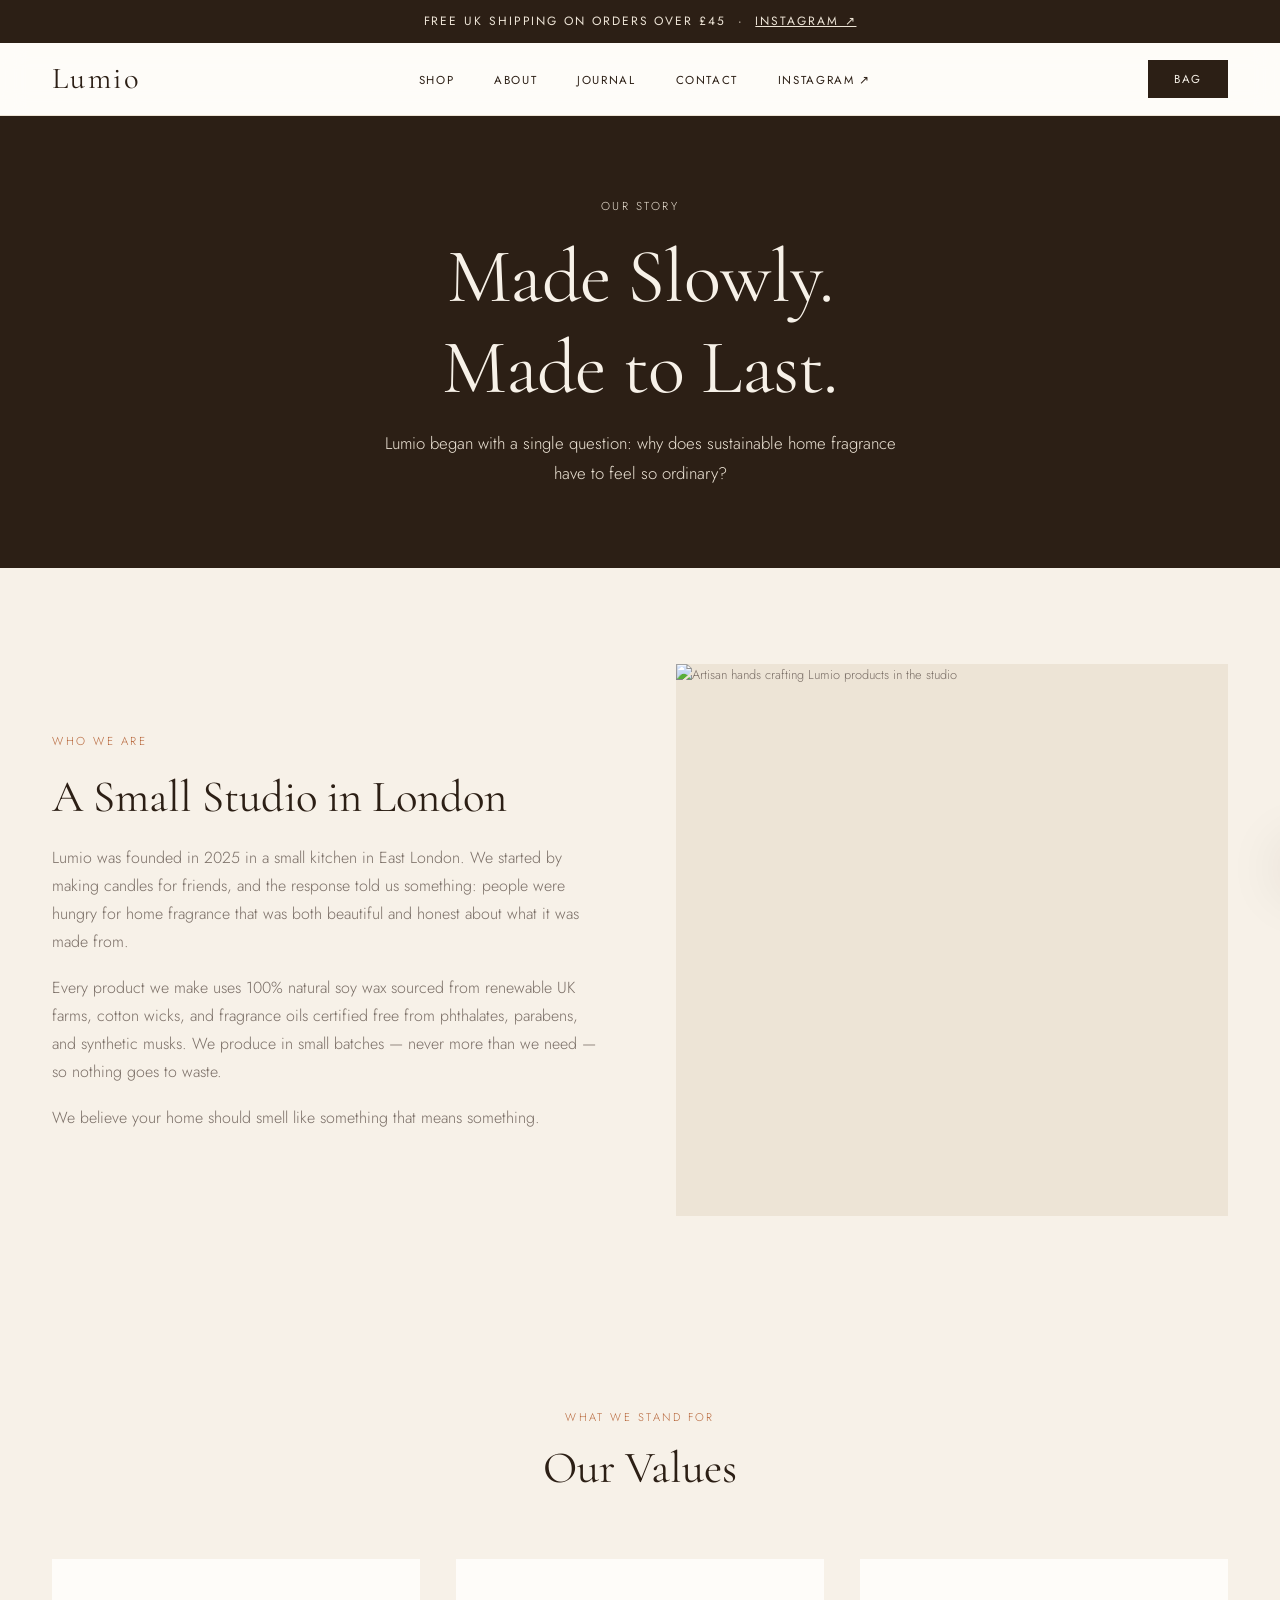
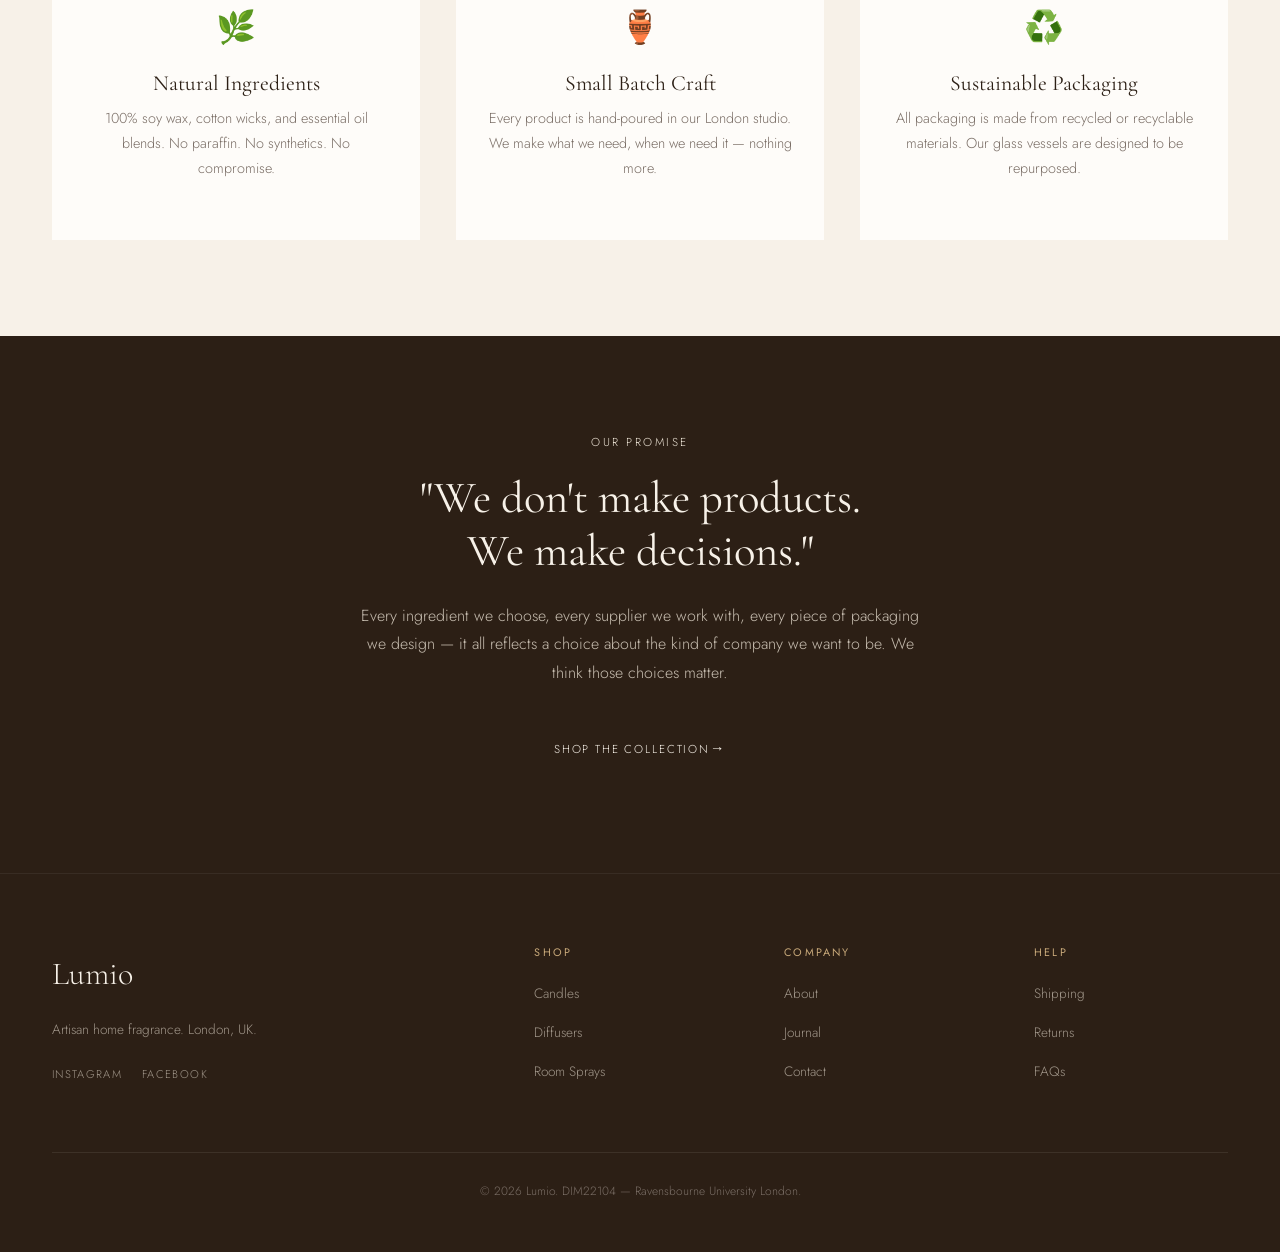
==== commit 0596cdfb: "Polished premium visuals — curated Unsplash imagery & stats bar fix" ====
--- a/about.html
+++ b/about.html
@@ -60,8 +60,8 @@
           <p>We believe your home should smell like something that means something.</p>
         </div>
         <div class="about-img" style="overflow:hidden;aspect-ratio:1;">
-          <img src="https://images.unsplash.com/photo-1519710164239-da123dc03ef4?w=1000&q=85&fm=jpg"
-               alt="Artisan candle making in the Lumio studio"
+          <img src="https://images.unsplash.com/photo-1459156006152-3ba983df829a?w=1000&q=85&fm=jpg"
+               alt="Artisan hands crafting Lumio products in the studio"
                style="width:100%;height:100%;object-fit:cover;" loading="lazy">
         </div>
       </div>
--- a/css/style.css
+++ b/css/style.css
@@ -264,13 +264,21 @@
 
 /* ── Pull Stat Numbers ── */
 .stats {
-  display: grid; grid-template-columns: repeat(4,1fr);
-  gap: 1px; background: var(--linen); border: 1px solid var(--linen);
+  display: grid; 
+  grid-template-columns: repeat(4, 1fr);
+  gap: 1px; 
+  background: var(--linen); 
+  border: 1px solid var(--linen);
   margin: 64px 0 0;
+  width: 100%;
 }
 .stat {
-  background: var(--cream); padding: 36px 24px; text-align: center;
-}
+  background: var(--white); 
+  padding: 48px 24px; 
+  text-align: center;
+  transition: background var(--transition);
+}
+.stat:hover { background: var(--cream); }
 .stat__number {
   font-family: var(--font-heading); font-size: 2.8rem;
   color: var(--terracotta); line-height: 1; margin-bottom: 8px;
@@ -405,7 +413,8 @@
   .story__image { min-height: 380px; }
   .story__content { padding: 56px 40px; }
   .testimonials__grid { grid-template-columns: 1fr; }
-  .stats { grid-template-columns: repeat(2,1fr); }
+  .stats { grid-template-columns: repeat(2, 1fr); }
+  .stat { padding: 36px 20px; }
   .footer__grid { grid-template-columns: 1fr 1fr; }
 }
 @media (max-width: 600px) {
